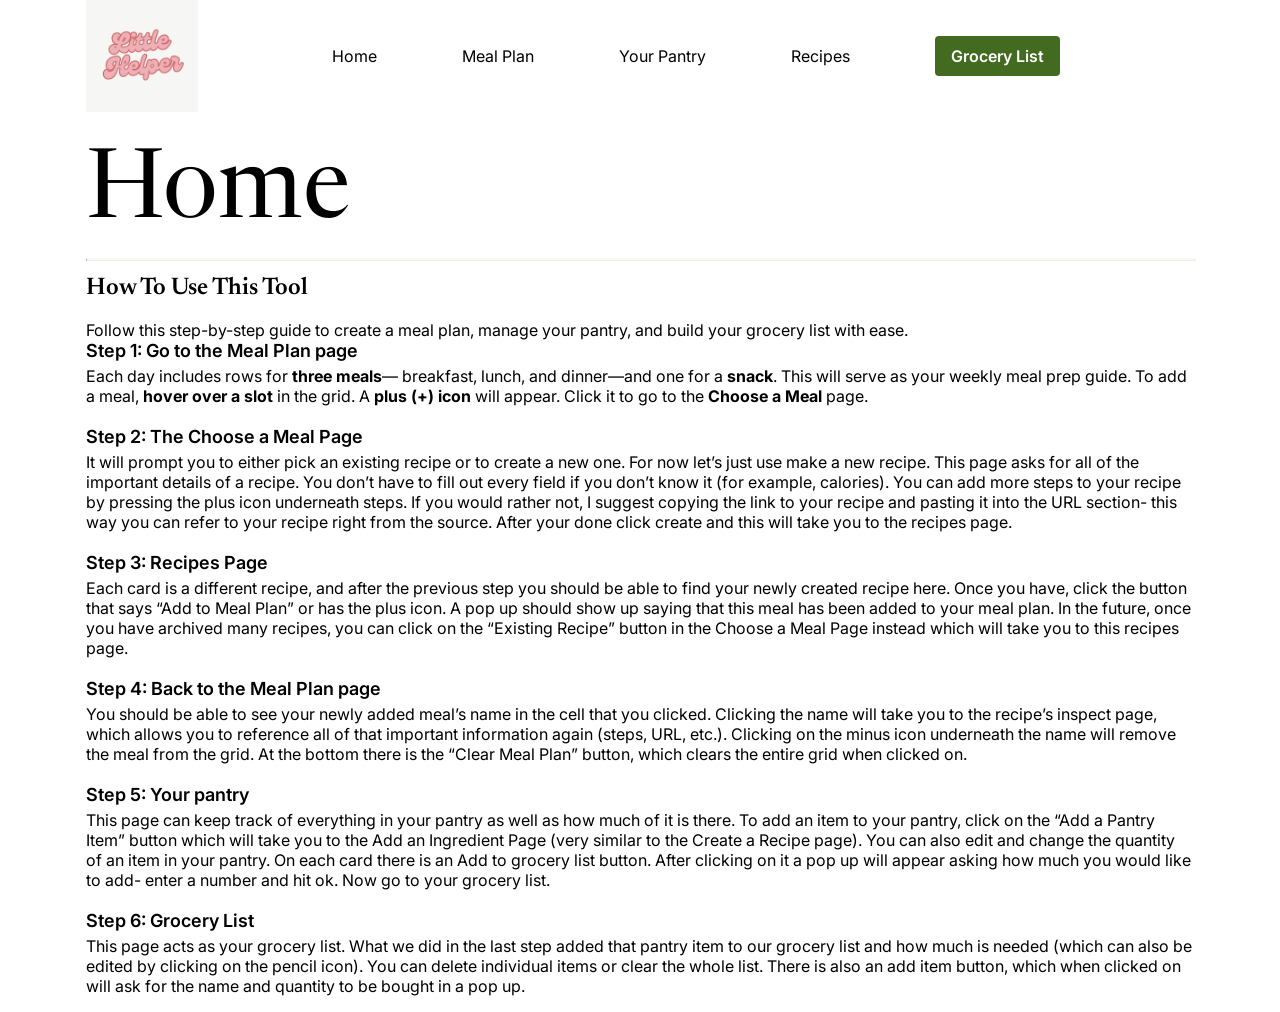
==== new_try/index.html @ e3507374 "init" ====
<!DOCTYPE html>
<html lang="en">
<head>
    <meta charset="UTF-8">
    <!-- This is for responsiveness -->
    <meta name="viewport" content="width=device-width, initial-scale=1.0" />
	
    <!-- css link -->
    <link rel = "stylesheet" href = "css/master.css"/>

    <!-- icon link -->
    <link
        rel="stylesheet"
        href="https://cdnjs.cloudflare.com/ajax/libs/font-awesome/6.7.2/css/all.min.css"
        integrity="sha512-Evv84Mr4kqVGRNSgIGL/F/aIDqQb7xQ2vcrdIwxfjThSH8CSR7PBEakCr51Ck+w+/U6swU2Im1vVX0SVk9ABhg=="
        crossorigin="anonymous"
        referrerpolicy="no-referrer"
    />

    <!-- font link -->
    <link rel="preconnect" href="https://fonts.googleapis.com">
    <link rel="preconnect" href="https://fonts.gstatic.com" crossorigin>
    <link
        href = "https://fonts.googleapis.com/css2?family=Inter:ital,opsz,wght@0,14..32,100..900;1,14..32,100..900&family=Newsreader:ital,opsz,wght@0,6..72,200..800;1,6..72,200..800&display=swap"
        rel="stylesheet"
    />


    <title>Home</title>


</head>
<!-- end of head -->


<body>

    <section class = "hero-page">

        <!-- navbar -->
        <nav>
            <input type = "checkbox" id = "check">        <!-- invisible checkbox for menu -->
            <a href="index.html" class="logo">
                <img src="images/logo.png" alt="Logo">
            </a>
            <label for="check" class="checkbtn">        <!-- makes a label for the hamburger icon and links it to the checkbox with check -->
                <i class="fas fa-bars"></i>        <!-- when you click on it it toggles the checkbox state -->
            </label>

            <ul>
                <li><a href="index.html" onClick="uncheckCheckbox()">Home</a></li>
                <li><a href="meal_plan.html" onClick="uncheckCheckbox()">Meal Plan</a></li>
                <li><a href="your_pantry.html" onClick="uncheckCheckbox()">Your Pantry</a></li>
                <li><a href="recipes.html" onClick="uncheckCheckbox()">Recipes</a></li>
                <li>
                    <a href="grocery_list.html" class="btn-nav" onClick="uncheckCheckbox()">Grocery List</a>
                </li>
            </ul>
            
        </nav>
        <!-- navbar end -->

        <!-- Heropage content -->
        <div class = "pg_header">
            <h1 class = "header_name">Home</h1>
            <hr class = "solid">
        </div>
        
        <div class = "bottom_container">
            <h2 class = "title">How To Use This Tool</h2>
            <p>Follow this step-by-step guide to create a meal plan, manage your pantry, and build your grocery list with ease.</p>

            <h3 class = "step">Step 1: Go to the Meal Plan page</h3>
            <p class = "txt">Each day includes rows for <strong>three meals</strong>— breakfast, lunch, and dinner—and one for a <strong>snack</strong>. This will serve as your weekly meal prep guide. To add a meal, <strong>hover over a slot</strong> in the grid. A <strong>plus (+) icon</strong> will appear. Click it to go to the <strong>Choose a Meal</strong> page.</p>
            
            <h3 class = "step">Step 2: The Choose a Meal Page</h3>
            <p class = "txt">It will prompt you to either pick an existing recipe or to create a new one. For now let’s just use make a new recipe. This page asks for all of the important details of a recipe. You don’t have to fill out every field if you don’t know it (for example, calories). You can add more steps to your recipe by pressing the plus icon underneath steps. If you would rather not, I suggest copying the link to your recipe and pasting it into the URL section- this way you can refer to your recipe right from the source. After your done click create and this will take you to the recipes page.</p>
            
            <h3 class = "step">Step 3: Recipes Page</h3>
            <p class = "txt">Each card is a different recipe, and after the previous step you should be able to find your newly created recipe here. Once you have, click the button that says “Add to Meal Plan” or has the plus icon. A pop up should show up saying that this meal has been added to your meal plan. In the future, once you have archived many recipes, you can click on the “Existing Recipe” button in the Choose a Meal Page instead which will take you to this recipes page.</p>
            
            <h3 class = "step">Step 4: Back to the Meal Plan page</h3>
            <p class = "txt">You should be able to see your newly added meal’s name in the cell that you clicked. Clicking the name will take you to the recipe’s inspect page, which allows you to reference all of that important information again (steps, URL, etc.). Clicking on the minus icon underneath the name will remove the meal from the grid. At the bottom there is the “Clear Meal Plan” button, which clears the entire grid when clicked on.</p>
            
            <h3 class = "step">Step 5: Your pantry</h3>
            <p class = "txt">This page can keep track of everything in your pantry as well as how much of it is there. To add an item to your pantry, click on the “Add a Pantry Item” button which will take you to the Add an Ingredient Page (very similar to the Create a Recipe page). You can also edit and change the quantity of an item in your pantry. On each card there is an Add to grocery list button. After clicking on it a pop up will appear asking how much you would like to add- enter a number and hit ok. Now go to your grocery list.</p>
            
            <h3 class = "step">Step 6: Grocery List</h3>
            <p class = "txt">This page acts as your grocery list. What we did in the last step added that pantry item to our grocery list and how much is needed (which can also be edited by clicking on the pencil icon). You can delete individual items or clear the whole list. There is also an add item button, which when clicked on will ask for the name and quantity to be bought in a pop up.</p>
        </div>
        
    </section>

    <script>
        function uncheckCheckbox() {
          document.getElementById("check").checked = false;
        }
      </script>
</body>

</html>
---- new_try/css/master.css ----
*{
    margin: 0;
    font-family: "Inter", sans-serif;
    scroll-behavior: smooth;
}

:root{
    --text: #000000;
    --button_green: #426B1F;
    --background: #FFFFFF;
    --header_div: #E6E6E6;
    --item_background: #FAFAF5;
    --tiny_text: #6D6D6D;
}

/* navbar */
section{
    min-width: 100%;
    min-height: 100vh;
}

/* entire page */
.hero-page{
    display: flex;
    flex-direction: column;
}

nav{
    /* background-color: cadetblue; */
    height: 112px;
    width: 86.5277778%;
    display: flex;
    justify-content: space-between;
    align-items: center;
    margin: 0 auto;
    color: var(--text);
    box-sizing: border-box;
}

.logo{
    display: flex;
    align-items: center;
}

.logo img {
    height: 112px;
    object-fit: contain;
    display: block;
}
/* 
nav div{
    display: flex;
    align-items: center;
} */

nav ul {
    display: flex;
    justify-content: space-evenly;
    align-items: center;
    width: 81%;
    margin: 0 auto;
    padding-left: 0;
    list-style: none;
    float: none;
}

nav ul li{
    display: block;
    line-height: 130%;
    text-align: center;
    margin: 0;
    /* background-color: #426B1F; */
}

nav ul li a{
    color: var(--text);
    font-family: "Inter", sans-serif;
    font-weight: 400;
    font-size: 16px;
    text-align: center;
    border-radius: 4px;
    text-decoration: none;
}

a:hover {
    opacity: 70%;
}

.checkbtn{
    cursor: pointer;
    display: none;
}

#check{
    display:none;
}

/* .btn-1{
    background-color: var(--button_green);
    color: white;
    font-family: "Inter", sans-serif;
    border: none;
    border-radius: 4px;
    display: flex;
    align-items: center;
    justify-content: center;
    text-decoration: none;
    width: 126px;
    height: 48px;       
    font-size: 16px;
    cursor: pointer;
    font-weight: 600;
    transition: all 0.5s ease-in-out;
} */

/* Grocery List styled as button in nav */
.btn-nav {
    background-color: var(--button_green);
    color: white;
    font-weight: 600;
    padding: 10px 16px;
    border-radius: 4px;
    text-decoration: none;
    transition: all 0.3s ease;
    display: inline-block;
}

.btn-nav:hover {
    opacity: 0.8;
}


.pg_header {
    width: 86.5277778%;
    height: 149px;
    /* background-color: aqua; */
    margin: 0 auto;
    display: flex;
    flex-direction: column;
    align-items: start;
    justify-content: end;
    color: var(--text);
    font-size: 64px;
}

.bottom_container{
    /* background-color: cornflowerblue; */
    width: 86.5277778%;
    height: calc(100vh - 149px);
    margin: 0 auto;
}

.pg_header .header_name{
    font-weight: 400;
    font-family: "Newsreader", serif;
    margin-bottom: 16px;
}

.pg_header hr.solid{
    width: 100%;
    border-top: 2px solid var(--item_background);
}

.title{
    font-weight: 600;
    font-family: "Newsreader", serif;
    margin-top: 15px;
    margin-bottom: 20px;
}

.step{
    color: var(--text);
    font-family: "Inter", sans-serif;
    font-weight: 600;
    font-size: 18px;
    text-decoration: none;
    margin-bottom: 5px;
}

.txt {
    color: var(--text);
    font-family: "Inter", sans-serif;
    font-weight: 400;
    font-size: 16px;
    text-decoration: none;
    margin-bottom: 20px;
}

/* media queries */
/* Mobile phones (up to 480px) */
@media (max-width: 480px) {
    nav {
        flex-direction: column;
        height: auto;
        padding: 1rem 0;
    }

    nav ul {
        flex-direction: column;
        width: 100%;
        align-items: center;
        margin-top: 10px;
    }

    .btn-1 {
        width: 100%;
        height: 44px;
        margin-top: 10px;
    }

    .pg_header {
        font-size: 36px;
        height: auto;
    }

    .pg_header .header_name {
        font-size: 32px;
    }

    .bottom_container {
        height: auto;
    }

    .logo img {
        height: 64px;
    }

    .checkbtn {
        display: block;
        font-size: 24px;
    }

    nav ul {
        display: none;
    }

    #check:checked ~ ul {
        display: flex;
    }
}

/* Tablets (481px to 768px) */
@media (max-width: 768px) {
    nav {
        flex-wrap: wrap;
        height: auto;
        padding: 1rem 0;
    }

    nav ul {
        flex-direction: column;
        width: 100%;
        margin-top: 10px;
    }

    .pg_header {
        height: auto;
        font-size: 48px;
    }

    .pg_header .header_name {
        font-size: 40px;
    }

    .logo img {
        height: 80px;
    }

    .btn-1 {
        margin-top: 10px;
    }

    .checkbtn {
        display: block;
        font-size: 28px;
    }

    nav ul {
        display: none;
    }

    #check:checked ~ ul {
        display: flex;
    }
}
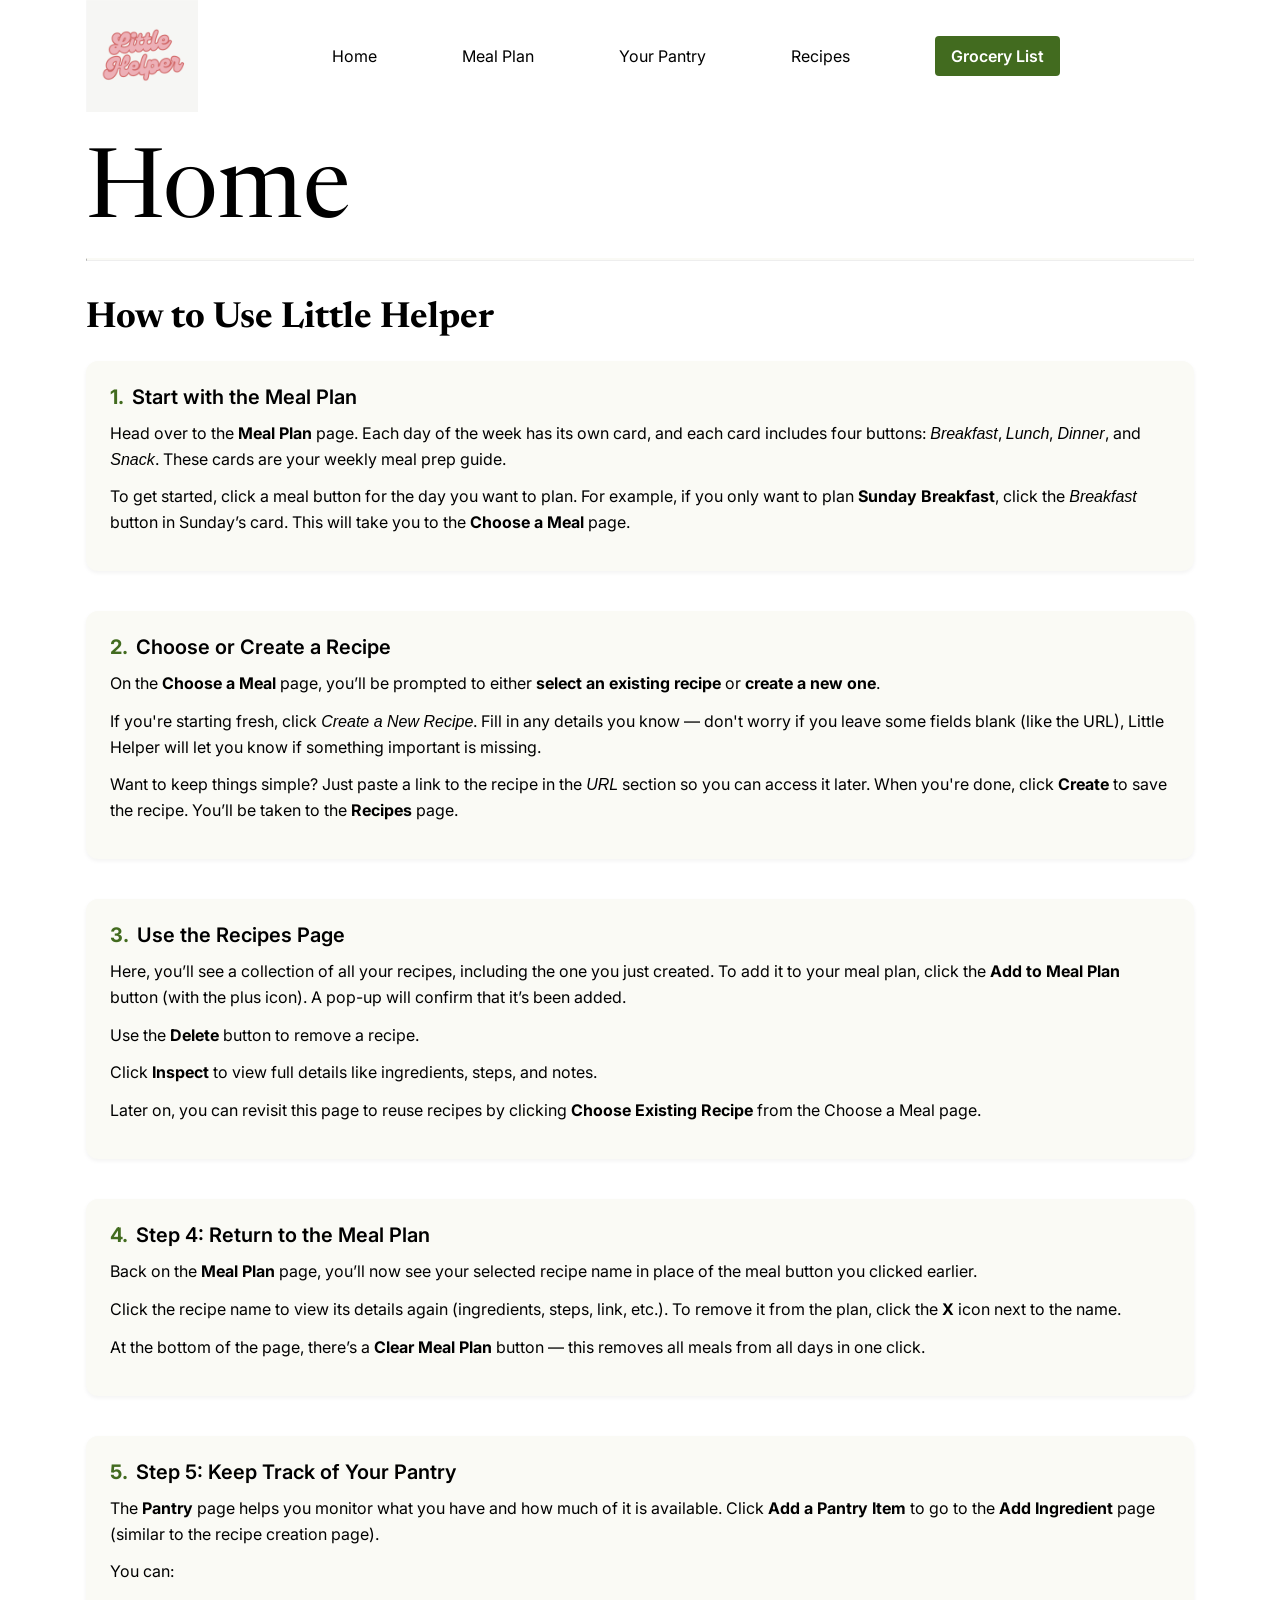
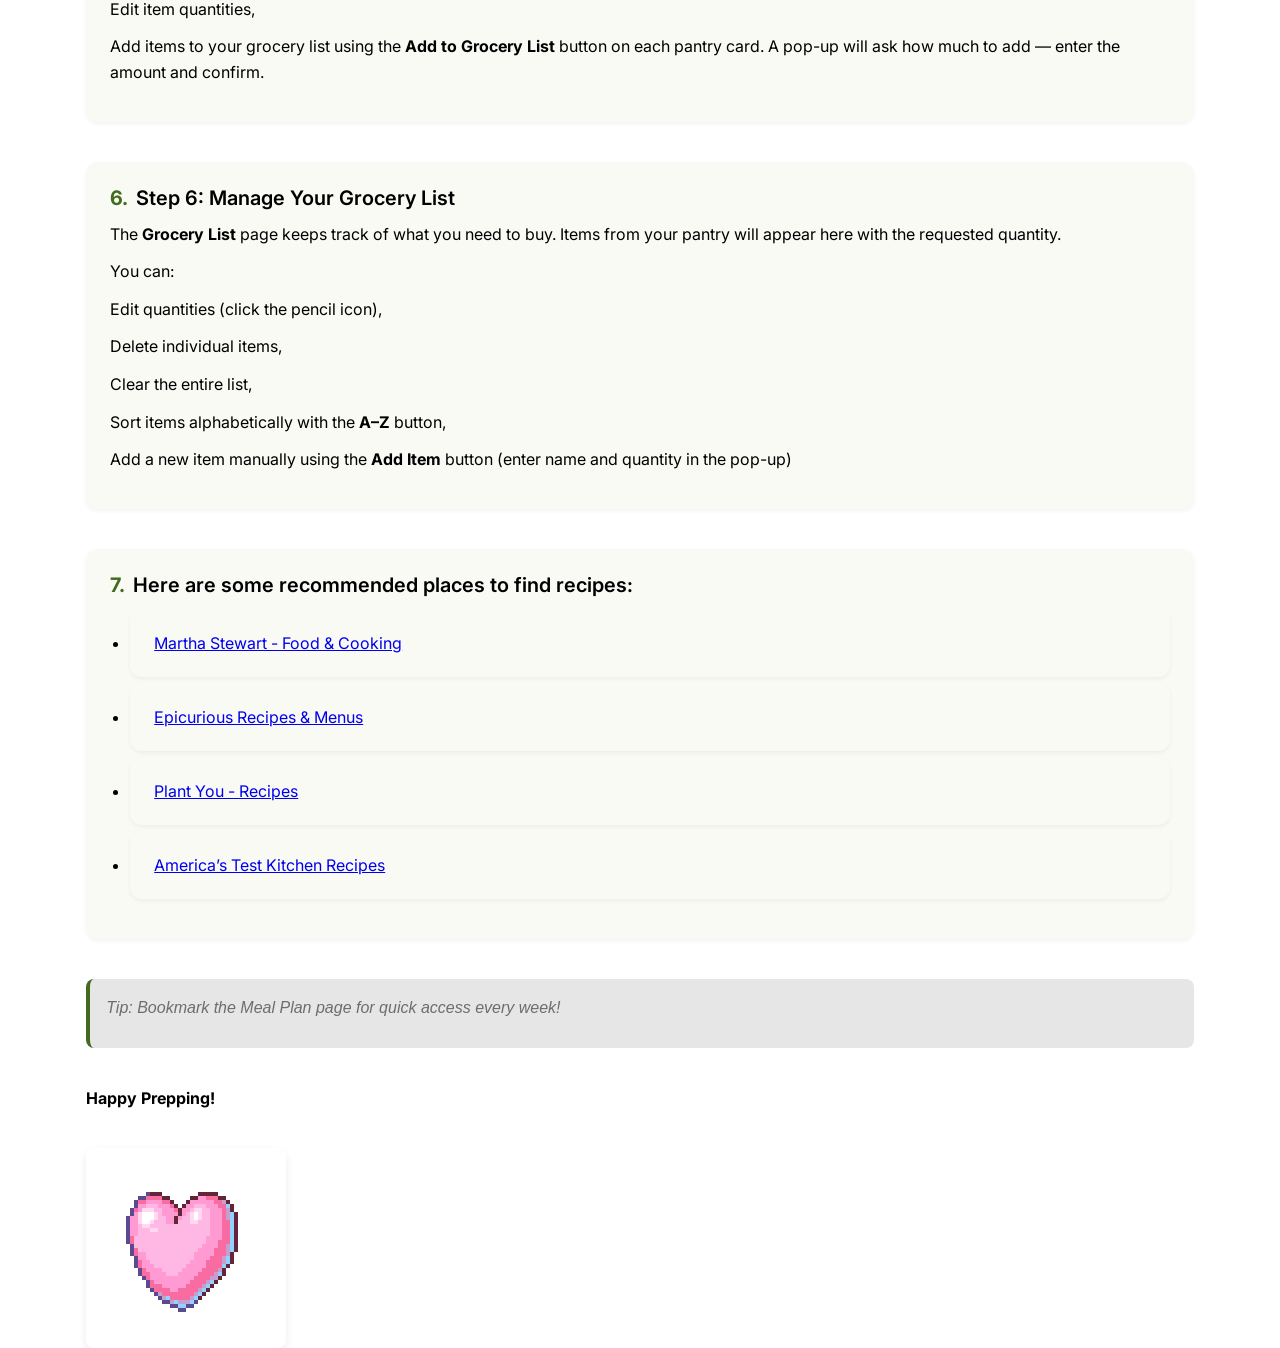
==== commit 067bdf9e: "final review" ====
--- a/new_try/index.html
+++ b/new_try/index.html
@@ -2,13 +2,12 @@
 <html lang="en">
 <head>
     <meta charset="UTF-8">
-    <!-- This is for responsiveness -->
     <meta name="viewport" content="width=device-width, initial-scale=1.0" />
 	
-    <!-- css link -->
+    <!-- CSS stylesheets -->
     <link rel = "stylesheet" href = "css/master.css"/>
 
-    <!-- icon link -->
+    <!-- Font Awesome icons -->
     <link
         rel="stylesheet"
         href="https://cdnjs.cloudflare.com/ajax/libs/font-awesome/6.7.2/css/all.min.css"
@@ -17,7 +16,7 @@
         referrerpolicy="no-referrer"
     />
 
-    <!-- font link -->
+    <!-- Google Fonts -->
     <link rel="preconnect" href="https://fonts.googleapis.com">
     <link rel="preconnect" href="https://fonts.gstatic.com" crossorigin>
     <link
@@ -37,14 +36,14 @@
 
     <section class = "hero-page">
 
-        <!-- navbar -->
+        <!-- Navigation bar -->
         <nav>
-            <input type = "checkbox" id = "check">        <!-- invisible checkbox for menu -->
+            <input type = "checkbox" id = "check">
             <a href="index.html" class="logo">
-                <img src="images/logo.png" alt="Logo">
+                <img src="images/app_logo.jpg" alt="Logo">
             </a>
-            <label for="check" class="checkbtn">        <!-- makes a label for the hamburger icon and links it to the checkbox with check -->
-                <i class="fas fa-bars"></i>        <!-- when you click on it it toggles the checkbox state -->
+            <label for="check" class="checkbtn">
+                <i class="fas fa-bars"></i>
             </label>
 
             <ul>
@@ -58,37 +57,139 @@
             </ul>
             
         </nav>
-        <!-- navbar end -->
-
-        <!-- Heropage content -->
+        <!-- Navigation bar end -->
+
+        <!-- Heropage header -->
         <div class = "pg_header">
             <h1 class = "header_name">Home</h1>
             <hr class = "solid">
         </div>
-        
+        <!-- end of header -->
+        <!-- bottom container content -->
         <div class = "bottom_container">
-            <h2 class = "title">How To Use This Tool</h2>
-            <p>Follow this step-by-step guide to create a meal plan, manage your pantry, and build your grocery list with ease.</p>
-
-            <h3 class = "step">Step 1: Go to the Meal Plan page</h3>
-            <p class = "txt">Each day includes rows for <strong>three meals</strong>— breakfast, lunch, and dinner—and one for a <strong>snack</strong>. This will serve as your weekly meal prep guide. To add a meal, <strong>hover over a slot</strong> in the grid. A <strong>plus (+) icon</strong> will appear. Click it to go to the <strong>Choose a Meal</strong> page.</p>
-            
-            <h3 class = "step">Step 2: The Choose a Meal Page</h3>
-            <p class = "txt">It will prompt you to either pick an existing recipe or to create a new one. For now let’s just use make a new recipe. This page asks for all of the important details of a recipe. You don’t have to fill out every field if you don’t know it (for example, calories). You can add more steps to your recipe by pressing the plus icon underneath steps. If you would rather not, I suggest copying the link to your recipe and pasting it into the URL section- this way you can refer to your recipe right from the source. After your done click create and this will take you to the recipes page.</p>
-            
-            <h3 class = "step">Step 3: Recipes Page</h3>
-            <p class = "txt">Each card is a different recipe, and after the previous step you should be able to find your newly created recipe here. Once you have, click the button that says “Add to Meal Plan” or has the plus icon. A pop up should show up saying that this meal has been added to your meal plan. In the future, once you have archived many recipes, you can click on the “Existing Recipe” button in the Choose a Meal Page instead which will take you to this recipes page.</p>
-            
-            <h3 class = "step">Step 4: Back to the Meal Plan page</h3>
-            <p class = "txt">You should be able to see your newly added meal’s name in the cell that you clicked. Clicking the name will take you to the recipe’s inspect page, which allows you to reference all of that important information again (steps, URL, etc.). Clicking on the minus icon underneath the name will remove the meal from the grid. At the bottom there is the “Clear Meal Plan” button, which clears the entire grid when clicked on.</p>
-            
-            <h3 class = "step">Step 5: Your pantry</h3>
-            <p class = "txt">This page can keep track of everything in your pantry as well as how much of it is there. To add an item to your pantry, click on the “Add a Pantry Item” button which will take you to the Add an Ingredient Page (very similar to the Create a Recipe page). You can also edit and change the quantity of an item in your pantry. On each card there is an Add to grocery list button. After clicking on it a pop up will appear asking how much you would like to add- enter a number and hit ok. Now go to your grocery list.</p>
-            
-            <h3 class = "step">Step 6: Grocery List</h3>
-            <p class = "txt">This page acts as your grocery list. What we did in the last step added that pantry item to our grocery list and how much is needed (which can also be edited by clicking on the pencil icon). You can delete individual items or clear the whole list. There is also an add item button, which when clicked on will ask for the name and quantity to be bought in a pop up.</p>
+            <section id="how-to-use">
+                <header>
+                <h1>How to Use Little Helper</h1>
+                </header>
+            
+                <ol>
+                <li>
+                    <article>
+                    <h2>Start with the Meal Plan</h2>
+                    <p>
+                        Head over to the <strong>Meal Plan</strong> page. Each day of the week has its own card, and each card includes four buttons: <em>Breakfast</em>, <em>Lunch</em>, <em>Dinner</em>, and <em>Snack</em>. These cards are your weekly meal prep guide.
+                    </p>
+                    <p>
+                        To get started, click a meal button for the day you want to plan. For example, if you only want to plan <strong>Sunday Breakfast</strong>, click the <em>Breakfast</em> button in Sunday’s card. This will take you to the <strong>Choose a Meal</strong> page.
+                    </p>
+                    </article>
+                </li>
+            
+                <li>
+                    <article>
+                    <h2>Choose or Create a Recipe</h2>
+                    <p>
+                        On the <strong>Choose a Meal</strong> page, you’ll be prompted to either <strong>select an existing recipe</strong> or <strong>create a new one</strong>.
+                    </p>
+                    <p>
+                        If you're starting fresh, click <em>Create a New Recipe</em>. Fill in any details you know — don't worry if you leave some fields blank (like the URL), Little Helper will let you know if something important is missing.
+                    </p>
+                    <p>
+                        Want to keep things simple? Just paste a link to the recipe in the <em>URL</em> section so you can access it later. When you're done, click <strong>Create</strong> to save the recipe. You’ll be taken to the <strong>Recipes</strong> page.
+                    </p>
+                    </article>
+                </li>
+            
+                <li>
+                    <article>
+                    <h2>Use the Recipes Page</h2>
+                    <p>
+                        Here, you’ll see a collection of all your recipes, including the one you just created. To add it to your meal plan, click the <strong>Add to Meal Plan</strong> button (with the plus icon). A pop-up will confirm that it’s been added.
+                    </p>
+                    <p>
+                        Use the <strong>Delete</strong> button to remove a recipe.
+                    </p>
+                    <p>
+                        Click <strong>Inspect</strong> to view full details like ingredients, steps, and notes.
+                    </p>
+                    <p>
+                        Later on, you can revisit this page to reuse recipes by clicking <strong>Choose Existing Recipe</strong> from the Choose a Meal page.
+                    </p>
+                    </article>
+                </li>
+            
+                <li>
+                    <article>
+                    <h2>Step 4: Return to the Meal Plan</h2>
+                    <p>
+                        Back on the <strong>Meal Plan</strong> page, you’ll now see your selected recipe name in place of the meal button you clicked earlier.
+                    </p>
+                    <p>
+                        Click the recipe name to view its details again (ingredients, steps, link, etc.). To remove it from the plan, click the <strong>X</strong> icon next to the name.
+                    </p>
+                    <p>
+                        At the bottom of the page, there’s a <strong>Clear Meal Plan</strong> button — this removes all meals from all days in one click.
+                    </p>
+                    </article>
+                </li>
+            
+                <li>
+                    <article>
+                    <h2>Step 5: Keep Track of Your Pantry</h2>
+                    <p>
+                        The <strong>Pantry</strong> page helps you monitor what you have and how much of it is available. Click <strong>Add a Pantry Item</strong> to go to the <strong>Add Ingredient</strong> page (similar to the recipe creation page).
+                    </p>
+                    <p>You can:</p>
+                    <p>Edit item quantities,</p>
+                    <p>
+                        Add items to your grocery list using the <strong>Add to Grocery List</strong> button on each pantry card. A pop-up will ask how much to add — enter the amount and confirm.
+                    </p>
+                    </article>
+                </li>
+            
+                <li>
+                    <article>
+                    <h2>Step 6: Manage Your Grocery List</h2>
+                    <p>
+                        The <strong>Grocery List</strong> page keeps track of what you need to buy. Items from your pantry will appear here with the requested quantity.
+                    </p>
+                    <p>You can:</p>
+                    <p>Edit quantities (click the pencil icon),</p>
+                    <p>Delete individual items,</p>
+                    <p>Clear the entire list,</p>
+                    <p>Sort items alphabetically with the <strong>A–Z</strong> button,</p>
+                    <p>Add a new item manually using the <strong>Add Item</strong> button (enter name and quantity in the pop-up)</p>
+                    </article>
+                </li>
+                
+                <li>
+                    <article>
+                    <h2>Here are some recommended places to find recipes:</h2>
+                    <ul>
+                        <li><a href="https://www.marthastewart.com/1509043/food-cooking" target="_blank" rel="noopener noreferrer">Martha Stewart - Food & Cooking</a></li>
+                        <li><a href="https://www.epicurious.com/recipes-menus" target="_blank" rel="noopener noreferrer">Epicurious Recipes & Menus</a></li>
+                        <li><a href="https://plantyou.com/recipes/" target="_blank" rel="noopener noreferrer">Plant You - Recipes</a></li>
+                        <li><a href="https://www.americastestkitchen.com/recipes" target="_blank" rel="noopener noreferrer">America’s Test Kitchen Recipes</a></li>
+                      </ul>
+                    </article>
+                </li>
+
+                </ol>
+            
+                <aside>
+                <p>Tip: Bookmark the Meal Plan page for quick access every week!</p>
+                </aside>
+            </section>
+
+            <p><strong>Happy Prepping!</strong></p>
+
+            <!-- Floated GIF -->
+            <img src="images/carrd gif.gif" alt="Instructional GIF" class="instruction-gif float-left">
+            
+            <!-- Clear float so that content does not wrap around the GIF -->
+            <div class="clear-float"></div>
         </div>
-        
+        <!-- end of bottom container content -->
     </section>
 
     <script>
--- a/new_try/css/master.css
+++ b/new_try/css/master.css
@@ -3,6 +3,12 @@
     font-family: "Inter", sans-serif;
     scroll-behavior: smooth;
 }
+*,
+*::before,
+*::after {
+    box-sizing: border-box;
+}
+
 
 :root{
     --text: #000000;
@@ -26,7 +32,6 @@
 }
 
 nav{
-    /* background-color: cadetblue; */
     height: 112px;
     width: 86.5277778%;
     display: flex;
@@ -47,11 +52,6 @@
     object-fit: contain;
     display: block;
 }
-/* 
-nav div{
-    display: flex;
-    align-items: center;
-} */
 
 nav ul {
     display: flex;
@@ -69,7 +69,6 @@
     line-height: 130%;
     text-align: center;
     margin: 0;
-    /* background-color: #426B1F; */
 }
 
 nav ul li a{
@@ -95,25 +94,6 @@
     display:none;
 }
 
-/* .btn-1{
-    background-color: var(--button_green);
-    color: white;
-    font-family: "Inter", sans-serif;
-    border: none;
-    border-radius: 4px;
-    display: flex;
-    align-items: center;
-    justify-content: center;
-    text-decoration: none;
-    width: 126px;
-    height: 48px;       
-    font-size: 16px;
-    cursor: pointer;
-    font-weight: 600;
-    transition: all 0.5s ease-in-out;
-} */
-
-/* Grocery List styled as button in nav */
 .btn-nav {
     background-color: var(--button_green);
     color: white;
@@ -133,7 +113,6 @@
 .pg_header {
     width: 86.5277778%;
     height: 149px;
-    /* background-color: aqua; */
     margin: 0 auto;
     display: flex;
     flex-direction: column;
@@ -144,7 +123,6 @@
 }
 
 .bottom_container{
-    /* background-color: cornflowerblue; */
     width: 86.5277778%;
     height: calc(100vh - 149px);
     margin: 0 auto;
@@ -186,8 +164,26 @@
     margin-bottom: 20px;
 }
 
+.float-left {
+    float: left;
+    margin: 0 0 1em 1em;
+    max-width: 300px;
+    height: auto;
+  }
+
+  .bottom_container::after {
+    content: "";
+    display: table;
+    clear: both;
+  }
+
+  .clear-float {
+    clear: both;
+  }
+  
+
 /* media queries */
-/* Mobile phones (up to 480px) */
+/* Phone */
 @media (max-width: 480px) {
     nav {
         flex-direction: column;
@@ -239,7 +235,7 @@
     }
 }
 
-/* Tablets (481px to 768px) */
+/* Tablet */
 @media (max-width: 768px) {
     nav {
         flex-wrap: wrap;
@@ -283,3 +279,137 @@
         display: flex;
     }
 }
+
+
+
+#how-to-use {
+    width: 86.5277778%;
+    max-width: 1200px;
+    margin: 0 auto;
+    padding: 40px 0;
+    background-color: var(--background);
+    color: var(--text);
+    font-family: "Inter", sans-serif;
+}
+
+
+#how-to-use header h1 {
+    font-family: "Newsreader", serif;
+    font-size: 36px;
+    margin-bottom: 24px;
+    color: var(--text);
+}
+
+#how-to-use ol {
+    counter-reset: step-counter;
+    list-style: none;
+    padding-left: 0;
+    margin-bottom: 40px;
+}
+
+#how-to-use li {
+    counter-increment: step-counter;
+    margin-bottom: 40px;
+    background-color: var(--item_background);
+    padding: 24px;
+    border-radius: 12px;
+    box-shadow: 0 2px 4px rgba(0,0,0,0.05);
+}
+
+#how-to-use article h2::before {
+    content: counter(step-counter) ". ";
+    font-weight: 700;
+    margin-right: 4px;
+    color: var(--button_green);
+}
+
+#how-to-use article h2 {
+    font-size: 20px;
+    margin-bottom: 12px;
+    font-weight: 600;
+}
+
+#how-to-use p {
+    font-size: 16px;
+    line-height: 1.6;
+    margin-bottom: 12px;
+}
+
+#how-to-use ul {
+    padding-left: 20px;
+    margin-top: 8px;
+    margin-bottom: 16px;
+}
+
+#how-to-use ul li {
+    list-style-type: disc;
+    margin-bottom: 6px;
+}
+
+#how-to-use aside {
+    font-size: 14px;
+    font-style: italic;
+    background-color: var(--header_div);
+    padding: 16px;
+    border-left: 4px solid var(--button_green);
+    border-radius: 8px;
+    margin-top: 20px;
+    color: var(--tiny_text);
+}
+
+
+.instruction-gif {
+    display: block;
+    max-width: 100%;
+    height: auto;
+    margin: 40px auto 0 auto;
+    border-radius: 8px;
+    box-shadow: 0 4px 8px rgba(0,0,0,0.08);
+}
+
+/* more media queries */
+
+@media (max-width: 768px) {
+    #how-to-use header h1 {
+        font-size: 28px;
+    }
+
+    #how-to-use article h2 {
+        font-size: 18px;
+    }
+
+    #how-to-use p, #how-to-use ul li {
+        font-size: 15px;
+    }
+
+    #how-to-use li {
+        padding: 16px;
+    }
+
+    .instruction-gif {
+        margin-top: 24px;
+    }
+}
+
+@media (max-width: 480px) {
+    #how-to-use header h1 {
+        font-size: 24px;
+    }
+
+    #how-to-use article h2 {
+        font-size: 16px;
+    }
+
+    #how-to-use p, #how-to-use ul li {
+        font-size: 14px;
+    }
+
+    #how-to-use li {
+        padding: 12px;
+    }
+
+    #how-to-use aside {
+        font-size: 13px;
+        padding: 12px;
+    }
+}
